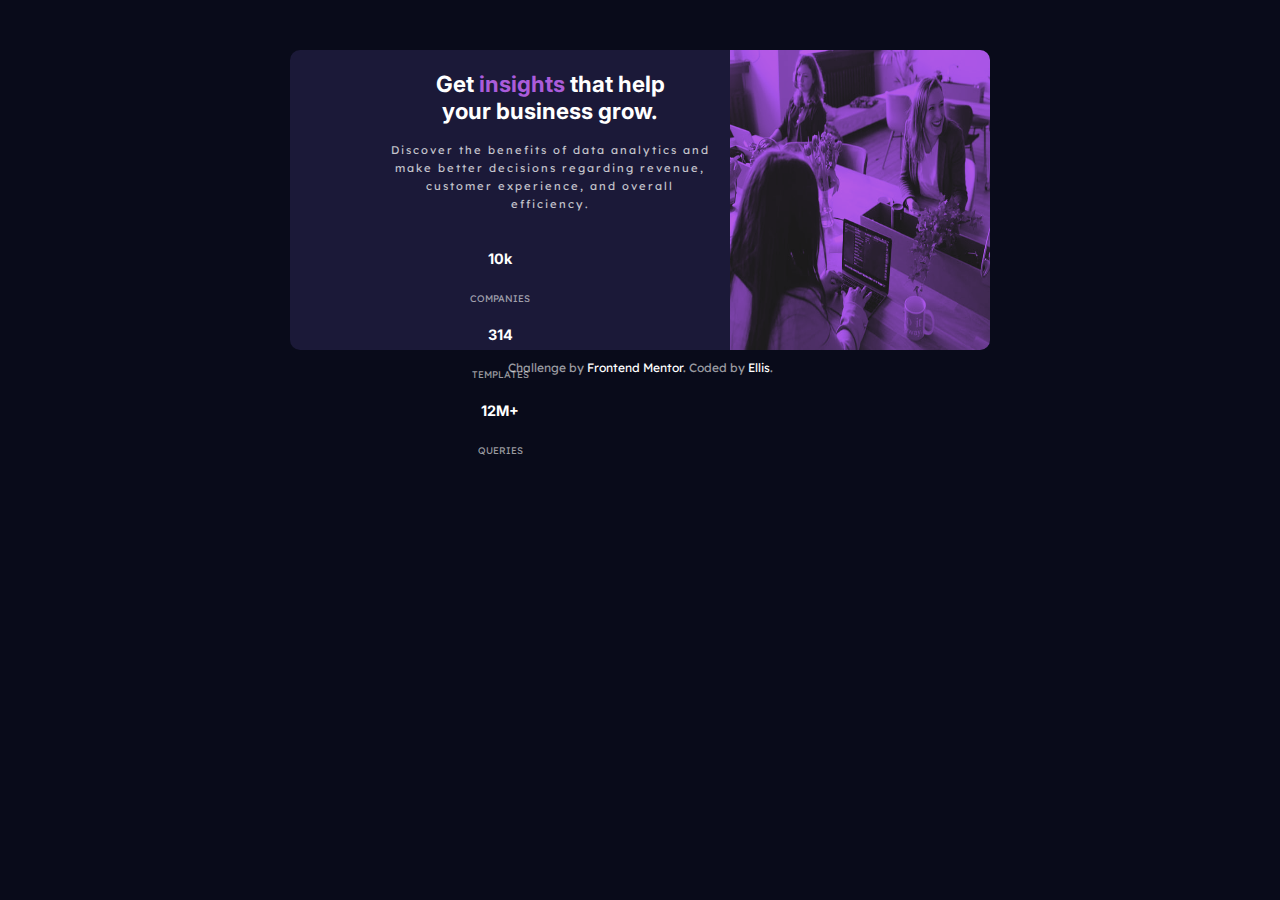
==== index.html @ 68b159a0 "added breaks to span" ====
<!DOCTYPE html>
<html lang="en">

<head>
  <meta charset="UTF-8">
  <meta name="viewport" content="width=device-width, initial-scale=1.0">
  <!-- displays site properly based on user's device -->

  <link rel="icon" type="image/png" sizes="32x32" href="./images/favicon-32x32.png">
  <link rel="stylesheet" href="app/css/main.css">
  <title>Frontend Mentor | Stats preview card component</title>
</head>

<body>
  <section>
    <picture>
      <source media="(min-width: 700px)" srcset="images/image-header-desktop.jpg" type="image/jpeg">
      <img src="images/image-header-mobile.jpg" alt="Coders">
    </picture>
    <div id="info">
      <h1>Get <span id="insights">insights</span> that help your business grow.</h1>
      <p id="main">Discover the benefits of data analytics and make better decisions regarding revenue, customer
        experience, and overall efficiency.</p>
    </div>

    <div id="stats">
      <span class="stat">10k</span><br>
      <span class="font">companies</span><br>
      <span class="stat">314</span><br>
      <span class="font">templates</span><br>
      <span class="stat">12M+</span><br>
      <span class="font">queries</span>
    </div>
  </section>
  <footer>
    <p>Challenge by <a href="https://www.frontendmentor.io?ref=challenge" target="_blank">Frontend Mentor</a>.
      Coded by <a href="#">Ellis</a>.</p>
  </footer>
</body>

</html>
---- app/css/main.css ----
@import url("https://fonts.googleapis.com/css2?family=Inter:wght@400;700&display=swap");
@import url("https://fonts.googleapis.com/css2?family=Lexend+Deca&display=swap");
* {
  box-sizing: border-box;
  margin: 0;
  padding: 0; }

body {
  background-color: #090b1a; }

section {
  background-color: #1b1938;
  width: 260px;
  margin: auto;
  display: flex;
  flex-direction: column;
  border-radius: 10px;
  margin-top: 50px;
  text-align: center; }
  section img {
    width: 260px;
    display: flex;
    border-top-left-radius: 10px;
    border-top-right-radius: 10px;
    filter: grayscale(100%) brightness(40%) sepia(100%) hue-rotate(230deg) saturate(600%) contrast(0.8); }
  section h1 {
    color: white;
    font-weight: 700;
    font-family: "Inter", sans-serif;
    padding: 20px 40px 15px 40px; }
  section #main {
    color: rgba(255, 255, 255, 0.75);
    font-family: "Lexend Deca", sans-serif;
    padding: 2px 20px 10px 20px;
    letter-spacing: 2px;
    line-height: 18px;
    font-size: 0.7rem; }

#insights {
  color: #aa5cdb; }

.font {
  color: rgba(255, 255, 255, 0.6);
  font-family: "Lexend Deca", sans-serif;
  text-transform: uppercase;
  font-size: 0.6rem;
  padding-bottom: 10px; }

.stat {
  font-family: "Inter", sans-serif;
  color: white;
  font-weight: 700;
  padding-bottom: 8px; }

strong {
  color: white;
  font-family: "Inter", sans-serif; }

footer {
  font-family: "Lexend Deca", sans-serif;
  text-align: center;
  color: rgba(255, 255, 255, 0.6);
  margin-top: 10px;
  font-size: 12px; }
  footer a {
    color: white;
    text-decoration: none; }

@media (min-width: 500px) {
  section {
    display: flex;
    flex-direction: row-reverse;
    width: 480px;
    height: 300px;
    text-align: center; }
    section img {
      height: 100%;
      border-radius: 0 10px 10px 0; }
    section h1 {
      font-size: 1.2em;
      margin: auto;
      width: 40vh; }
    section #main {
      margin: auto; }

  #stats {
    position: relative;
    top: 200px;
    left: 180px;
    font-size: 0.9em; }

  .stat, .font {
    display: flex;
    flex-wrap: wrap;
    justify-content: center; }

  .font {
    padding: 0 20px 5px 20px;
    justify-content: center; } }
@media (min-width: 720px) {
  section {
    display: flex;
    flex-direction: row-reverse;
    width: 700px;
    height: 300px;
    text-align: center; }
    section img {
      height: 100%;
      border-radius: 0 10px 10px 0; }
    section h1 {
      font-size: 1.4em;
      margin: auto; }

  #stats {
    position: relative;
    top: 200px;
    left: 180px;
    font-size: 0.9em; }

  .stat, .font {
    display: flex;
    flex-wrap: wrap;
    justify-content: center; }

  .font {
    padding: 0 20px 5px 20px;
    justify-content: center; } }

/*# sourceMappingURL=main.css.map */
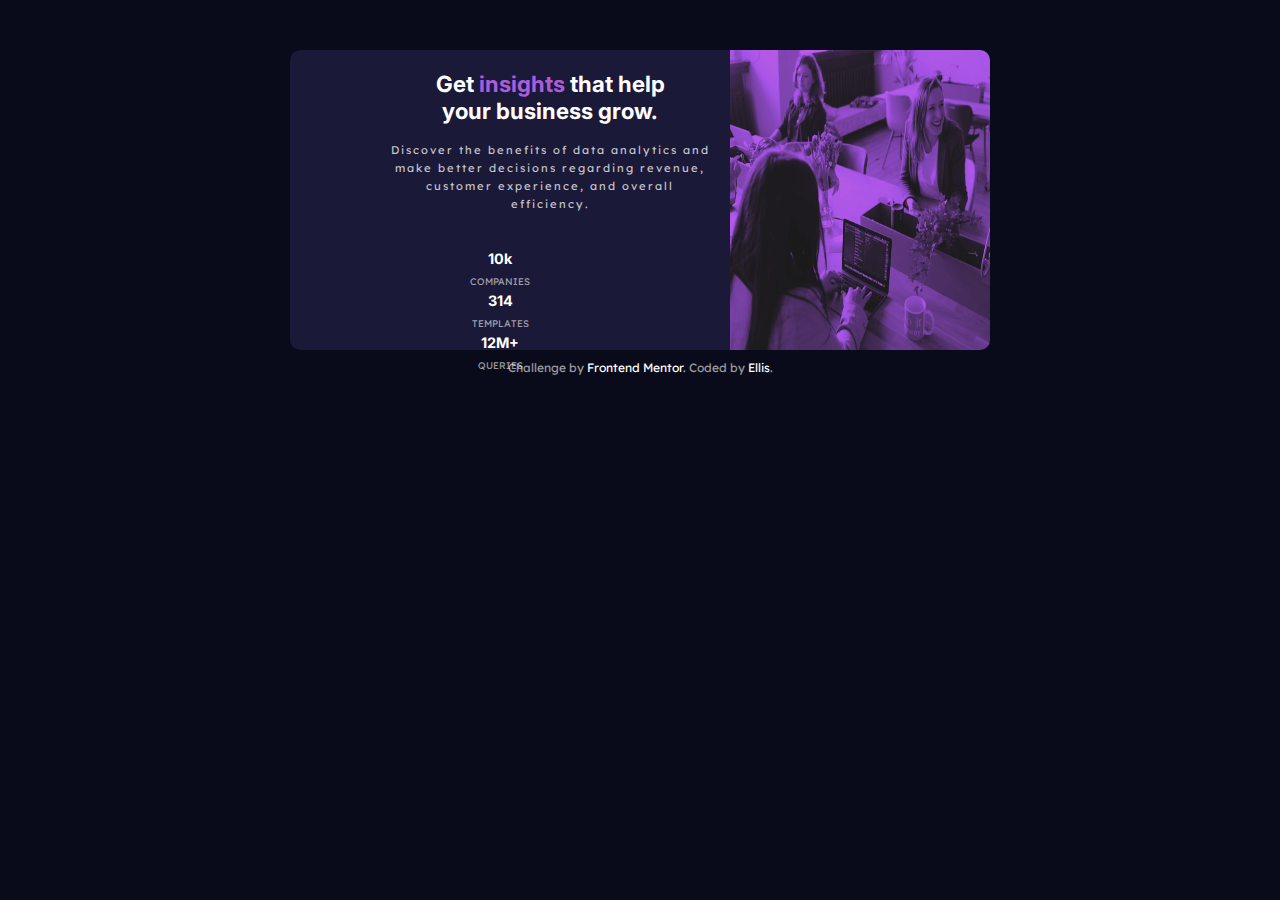
==== commit 585dd6d2: "fixed stats positioning" ====
--- a/index.html
+++ b/index.html
@@ -24,11 +24,11 @@
     </div>
 
     <div id="stats">
-      <span class="stat">10k</span><br>
-      <span class="font">companies</span><br>
-      <span class="stat">314</span><br>
-      <span class="font">templates</span><br>
-      <span class="stat">12M+</span><br>
+      <span class="stat">10k</span>
+      <span class="font">companies</span>
+      <span class="stat">314</span>
+      <span class="font">templates</span>
+      <span class="stat">12M+</span>
       <span class="font">queries</span>
     </div>
   </section>
--- a/app/css/main.css
+++ b/app/css/main.css
@@ -38,6 +38,11 @@
 
 #insights {
   color: #aa5cdb; }
+
+.stat, .font {
+  display: flex;
+  flex-wrap: wrap;
+  justify-content: center; }
 
 .font {
   color: rgba(255, 255, 255, 0.6);
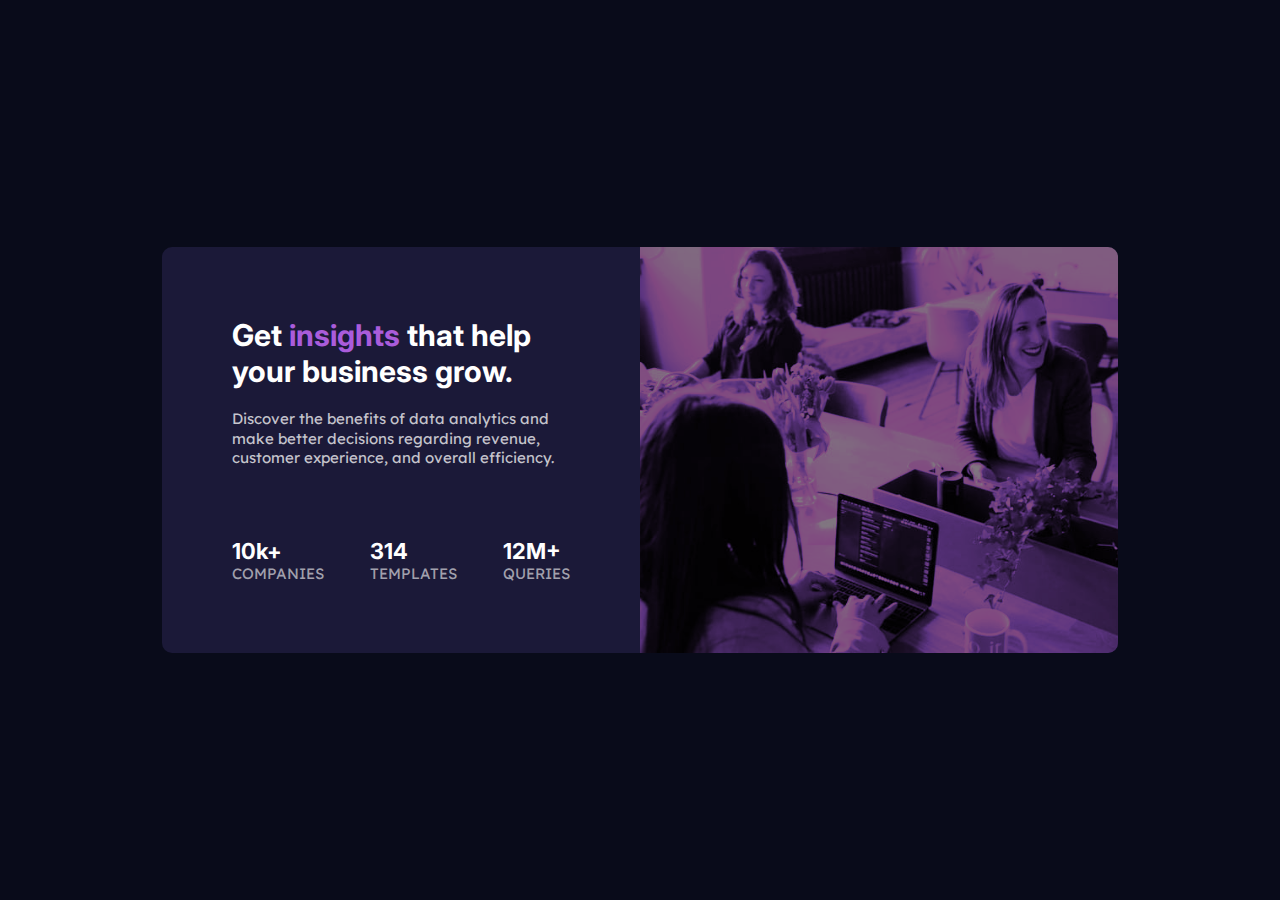
==== commit 51bcd180: "reset" ====
--- a/index.html
+++ b/index.html
@@ -1,41 +1,44 @@
 <!DOCTYPE html>
 <html lang="en">
-
 <head>
   <meta charset="UTF-8">
   <meta name="viewport" content="width=device-width, initial-scale=1.0">
-  <!-- displays site properly based on user's device -->
-
-  <link rel="icon" type="image/png" sizes="32x32" href="./images/favicon-32x32.png">
+  <link rel="icon" type="image/png" sizes="32x32" href="images/favicon-32x32.png">
   <link rel="stylesheet" href="app/css/main.css">
   <title>Frontend Mentor | Stats preview card component</title>
 </head>
+<body>
+  <div class="container">
+    <div class="wrapper">
+      <div class="text-box">
+        <h1 class="heading">Get <span id="insights">insights</span> that help your business grow.</h1>  
+        <p class="main">Discover the benefits of data analytics and make better decisions regarding revenue, customer experience, and overall efficiency.</p>
+        <div class="stats">
+          <div>
+            <p class="num">10k+</p>
+            <p class="font">companies</p>
+          </div>
+          <div>
+            <p class="num">314</p>
+            <p class="font">templates</p>
+          </div>
+          <div>
+            <p class="num">12M+</p>
+            <p class="font">queries</p>
+          </div>
+        </div>
+      </div>
+      <div class="img">
+        <picture>
+          <source media="(min-width: 780px)" srcset="images/image-header-mobile.jpg">
+          <img src="images/image-header-desktop.jpg">
+        </picture>
+      </div>
+    </div>
+  </div>
 
-<body>
-  <section>
-    <picture>
-      <source media="(min-width: 700px)" srcset="images/image-header-desktop.jpg" type="image/jpeg">
-      <img src="images/image-header-mobile.jpg" alt="Coders">
-    </picture>
-    <div id="info">
-      <h1>Get <span id="insights">insights</span> that help your business grow.</h1>
-      <p id="main">Discover the benefits of data analytics and make better decisions regarding revenue, customer
-        experience, and overall efficiency.</p>
-    </div>
-
-    <div id="stats">
-      <span class="stat">10k</span>
-      <span class="font">companies</span>
-      <span class="stat">314</span>
-      <span class="font">templates</span>
-      <span class="stat">12M+</span>
-      <span class="font">queries</span>
-    </div>
-  </section>
-  <footer>
-    <p>Challenge by <a href="https://www.frontendmentor.io?ref=challenge" target="_blank">Frontend Mentor</a>.
-      Coded by <a href="#">Ellis</a>.</p>
-  </footer>
+  <!-- <footer>
+    Challenge by <a href="https://www.frontendmentor.io?ref=challenge" target="_blank">Frontend Mentor</a>.Coded by <a href="https://github.com/nbycoder">Ellis</a>.
+  </footer> -->
 </body>
-
 </html>--- a/app/css/main.css
+++ b/app/css/main.css
@@ -1,134 +1,84 @@
+@import url("https://fonts.googleapis.com/css2?family=Lexend+Deca&display=swap");
 @import url("https://fonts.googleapis.com/css2?family=Inter:wght@400;700&display=swap");
-@import url("https://fonts.googleapis.com/css2?family=Lexend+Deca&display=swap");
 * {
   box-sizing: border-box;
+  padding: 0;
   margin: 0;
-  padding: 0; }
+}
 
+@media only screen and (max-width: 765px) {
+  body {
+    text-align: center;
+  }
+
+  .wrapper {
+    grid-template-columns: 1fr;
+  }
+
+  .img {
+    order: -1;
+  }
+}
 body {
-  background-color: #090b1a; }
+  background-color: #090b1a;
+  font-family: "Lexend Deca", sans-serif;
+  display: flex;
+  align-items: center;
+  min-height: 100vh;
+  font-size: 15px;
+}
+body .container {
+  max-width: 1020px;
+  margin: 0 auto;
+}
+body .wrapper {
+  background-color: #1b1938;
+  display: grid;
+  grid-template-columns: 1fr 1fr;
+  border-radius: 10px;
+  overflow: hidden;
+  margin: 2rem;
+}
 
-section {
-  background-color: #1b1938;
-  width: 260px;
-  margin: auto;
+img {
+  width: 100%;
+  height: 100%;
+  object-fit: cover;
+  filter: sepia(45%) saturate(811%) hue-rotate(228deg) brightness(50%) contrast(100%);
+}
+
+.text-box {
+  padding: 70px;
+}
+.text-box .heading {
+  color: white;
+  font-family: "Inter", sans-serif;
+  font-weight: 700;
+  padding-bottom: 20px;
+}
+.text-box .heading #insights {
+  color: #aa5cdb;
+}
+.text-box .main {
+  color: rgba(255, 255, 255, 0.75);
+  padding-bottom: 20px;
+  line-height: 1.3;
+}
+
+.stats {
   display: flex;
-  flex-direction: column;
-  border-radius: 10px;
-  margin-top: 50px;
-  text-align: center; }
-  section img {
-    width: 260px;
-    display: flex;
-    border-top-left-radius: 10px;
-    border-top-right-radius: 10px;
-    filter: grayscale(100%) brightness(40%) sepia(100%) hue-rotate(230deg) saturate(600%) contrast(0.8); }
-  section h1 {
-    color: white;
-    font-weight: 700;
-    font-family: "Inter", sans-serif;
-    padding: 20px 40px 15px 40px; }
-  section #main {
-    color: rgba(255, 255, 255, 0.75);
-    font-family: "Lexend Deca", sans-serif;
-    padding: 2px 20px 10px 20px;
-    letter-spacing: 2px;
-    line-height: 18px;
-    font-size: 0.7rem; }
-
-#insights {
-  color: #aa5cdb; }
-
-.stat, .font {
-  display: flex;
-  flex-wrap: wrap;
-  justify-content: center; }
-
-.font {
-  color: rgba(255, 255, 255, 0.6);
-  font-family: "Lexend Deca", sans-serif;
-  text-transform: uppercase;
-  font-size: 0.6rem;
-  padding-bottom: 10px; }
-
-.stat {
-  font-family: "Inter", sans-serif;
+  justify-content: space-between;
+}
+.stats .num {
   color: white;
   font-weight: 700;
-  padding-bottom: 8px; }
-
-strong {
-  color: white;
-  font-family: "Inter", sans-serif; }
-
-footer {
-  font-family: "Lexend Deca", sans-serif;
-  text-align: center;
+  font-family: "Inter", sans-serif;
+  font-size: 22px;
+  padding-top: 50px;
+}
+.stats .font {
+  text-transform: uppercase;
   color: rgba(255, 255, 255, 0.6);
-  margin-top: 10px;
-  font-size: 12px; }
-  footer a {
-    color: white;
-    text-decoration: none; }
-
-@media (min-width: 500px) {
-  section {
-    display: flex;
-    flex-direction: row-reverse;
-    width: 480px;
-    height: 300px;
-    text-align: center; }
-    section img {
-      height: 100%;
-      border-radius: 0 10px 10px 0; }
-    section h1 {
-      font-size: 1.2em;
-      margin: auto;
-      width: 40vh; }
-    section #main {
-      margin: auto; }
-
-  #stats {
-    position: relative;
-    top: 200px;
-    left: 180px;
-    font-size: 0.9em; }
-
-  .stat, .font {
-    display: flex;
-    flex-wrap: wrap;
-    justify-content: center; }
-
-  .font {
-    padding: 0 20px 5px 20px;
-    justify-content: center; } }
-@media (min-width: 720px) {
-  section {
-    display: flex;
-    flex-direction: row-reverse;
-    width: 700px;
-    height: 300px;
-    text-align: center; }
-    section img {
-      height: 100%;
-      border-radius: 0 10px 10px 0; }
-    section h1 {
-      font-size: 1.4em;
-      margin: auto; }
-
-  #stats {
-    position: relative;
-    top: 200px;
-    left: 180px;
-    font-size: 0.9em; }
-
-  .stat, .font {
-    display: flex;
-    flex-wrap: wrap;
-    justify-content: center; }
-
-  .font {
-    padding: 0 20px 5px 20px;
-    justify-content: center; } }
+}
 
 /*# sourceMappingURL=main.css.map */
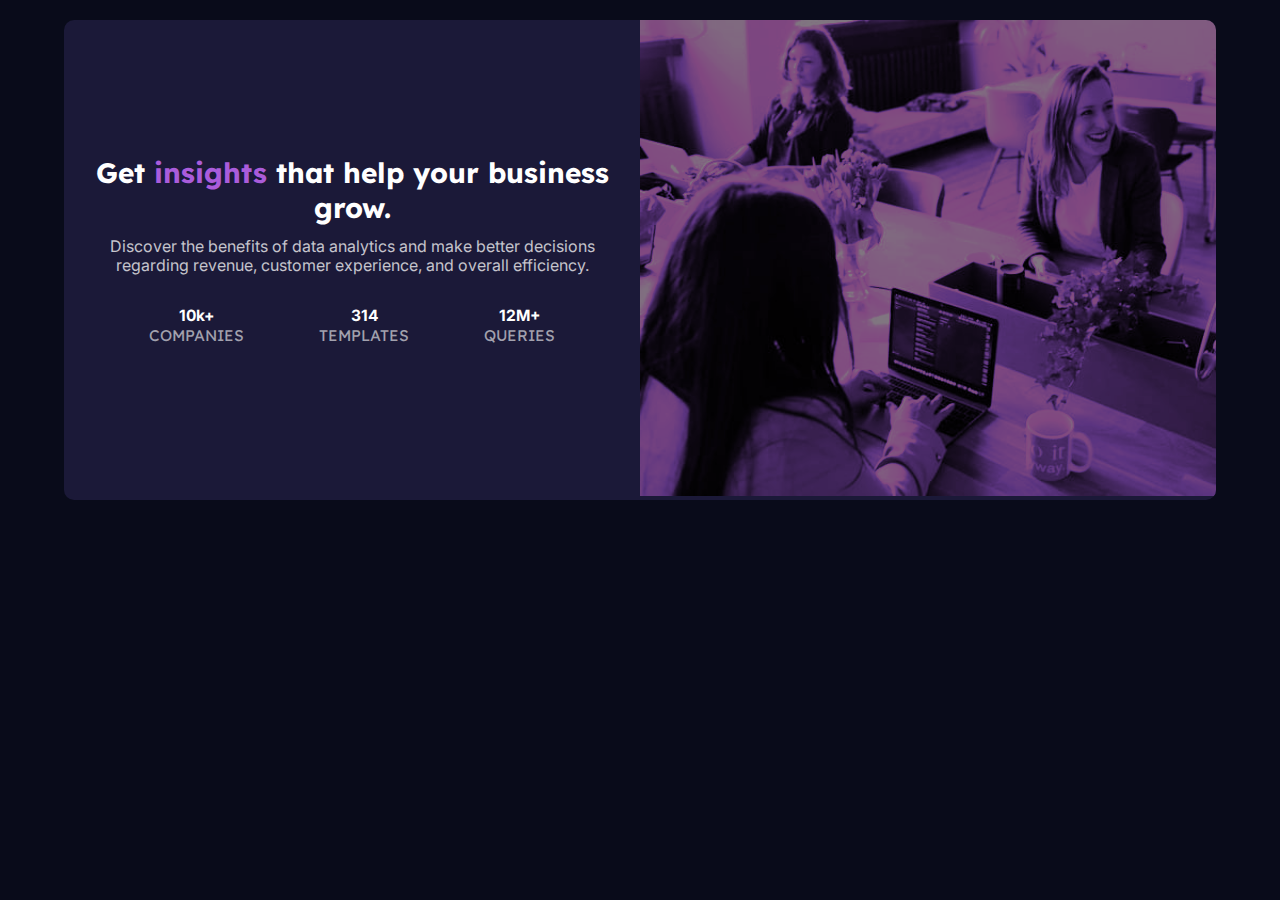
==== commit 20bb9c27: "full reset - done right" ====
--- a/index.html
+++ b/index.html
@@ -10,6 +10,11 @@
 <body>
   <div class="container">
     <div class="wrapper">
+    <div class="img">
+      <picture>
+        <source media="(min-width: 720px)" srcset="images/image-header-desktop.jpg" style="object-fit: cover; height:100%;">
+        <img src="images/image-header-mobile.jpg"></picture>
+    </div>
       <div class="text-box">
         <h1 class="heading">Get <span id="insights">insights</span> that help your business grow.</h1>  
         <p class="main">Discover the benefits of data analytics and make better decisions regarding revenue, customer experience, and overall efficiency.</p>
@@ -28,12 +33,6 @@
           </div>
         </div>
       </div>
-      <div class="img">
-        <picture>
-          <source media="(min-width: 780px)" srcset="images/image-header-mobile.jpg">
-          <img src="images/image-header-desktop.jpg">
-        </picture>
-      </div>
     </div>
   </div>
 
--- a/app/css/main.css
+++ b/app/css/main.css
@@ -1,84 +1,153 @@
 @import url("https://fonts.googleapis.com/css2?family=Lexend+Deca&display=swap");
 @import url("https://fonts.googleapis.com/css2?family=Inter:wght@400;700&display=swap");
 * {
+  margin: 0;
+  padding: 0;
   box-sizing: border-box;
-  padding: 0;
-  margin: 0;
 }
 
-@media only screen and (max-width: 765px) {
-  body {
-    text-align: center;
+@media (min-width: 570px) {
+  .stats {
+    display: flex;
+    justify-content: space-between;
+    padding: 2px 80px 8px 80px;
+    font-size: 0.95rem;
   }
 
+  .text-box {
+    order: -1;
+    padding: 8px;
+  }
+}
+@media (min-width: 720px) {
   .wrapper {
-    grid-template-columns: 1fr;
+    display: grid;
+    grid-template-columns: 1fr 1fr;
+    margin: 0 auto;
+    align-items: center;
   }
 
-  .img {
+  .text-box {
     order: -1;
+    padding: 20px;
+  }
+
+  h1 {
+    font-size: 1.4rem;
+  }
+
+  .main {
+    font-size: 0.91rem;
+  }
+
+  .stats {
+    display: flex;
+    justify-content: space-between;
+    padding: 20px;
+  }
+}
+@media (min-width: 900px) {
+  .wrapper {
+    display: grid;
+    grid-template-columns: 1fr 1fr;
+    margin: 0 auto;
+    align-items: center;
+  }
+
+  .text-box {
+    order: -1;
+    padding: 15px;
+  }
+
+  h1 {
+    font-size: 1.7rem;
+  }
+
+  .main {
+    font-size: 1rem;
+  }
+
+  .stats {
+    display: flex;
+    justify-content: space-between;
+    padding: 15px 50px 15px 50px;
+  }
+}
+@media (min-width: 1020px) {
+  .wrapper {
+    display: grid;
+    grid-template-columns: 1fr 1fr;
+    margin: 0 auto;
+    align-items: center;
+  }
+
+  .text-box {
+    order: -1;
+    padding: 20px;
+  }
+
+  h1 {
+    font-size: 1.75rem;
+  }
+
+  .stats {
+    display: flex;
+    justify-content: space-between;
+    padding: 20px 70px 20px 70px;
+    font-size: 0.97rem;
   }
 }
 body {
+  font-size: 15px;
+  font-family: "Inter", sans-serif;
   background-color: #090b1a;
-  font-family: "Lexend Deca", sans-serif;
-  display: flex;
-  align-items: center;
-  min-height: 100vh;
-  font-size: 15px;
+  text-align: center;
 }
 body .container {
-  max-width: 1020px;
-  margin: 0 auto;
+  max-height: 1020px;
 }
 body .wrapper {
   background-color: #1b1938;
-  display: grid;
-  grid-template-columns: 1fr 1fr;
   border-radius: 10px;
+  width: 90%;
+  margin: 0 auto;
+  margin-top: 20px;
   overflow: hidden;
-  margin: 2rem;
 }
-
-img {
+body img {
   width: 100%;
   height: 100%;
-  object-fit: cover;
   filter: sepia(45%) saturate(811%) hue-rotate(228deg) brightness(50%) contrast(100%);
 }
 
 .text-box {
-  padding: 70px;
+  padding: 15px;
 }
 .text-box .heading {
   color: white;
-  font-family: "Inter", sans-serif;
+  font-family: "Lexend Deca", sans-serif;
   font-weight: 700;
-  padding-bottom: 20px;
+  padding-bottom: 2px;
 }
 .text-box .heading #insights {
   color: #aa5cdb;
 }
 .text-box .main {
   color: rgba(255, 255, 255, 0.75);
-  padding-bottom: 20px;
-  line-height: 1.3;
+  line-height: 1.2;
+  padding: 10px;
+  font-weight: 400;
 }
 
-.stats {
-  display: flex;
-  justify-content: space-between;
-}
 .stats .num {
   color: white;
   font-weight: 700;
-  font-family: "Inter", sans-serif;
-  font-size: 22px;
-  padding-top: 50px;
 }
 .stats .font {
+  color: rgba(255, 255, 255, 0.6);
   text-transform: uppercase;
-  color: rgba(255, 255, 255, 0.6);
+  font-family: "Lexend Deca", sans-serif;
+  font-weight: 400;
 }
 
 /*# sourceMappingURL=main.css.map */
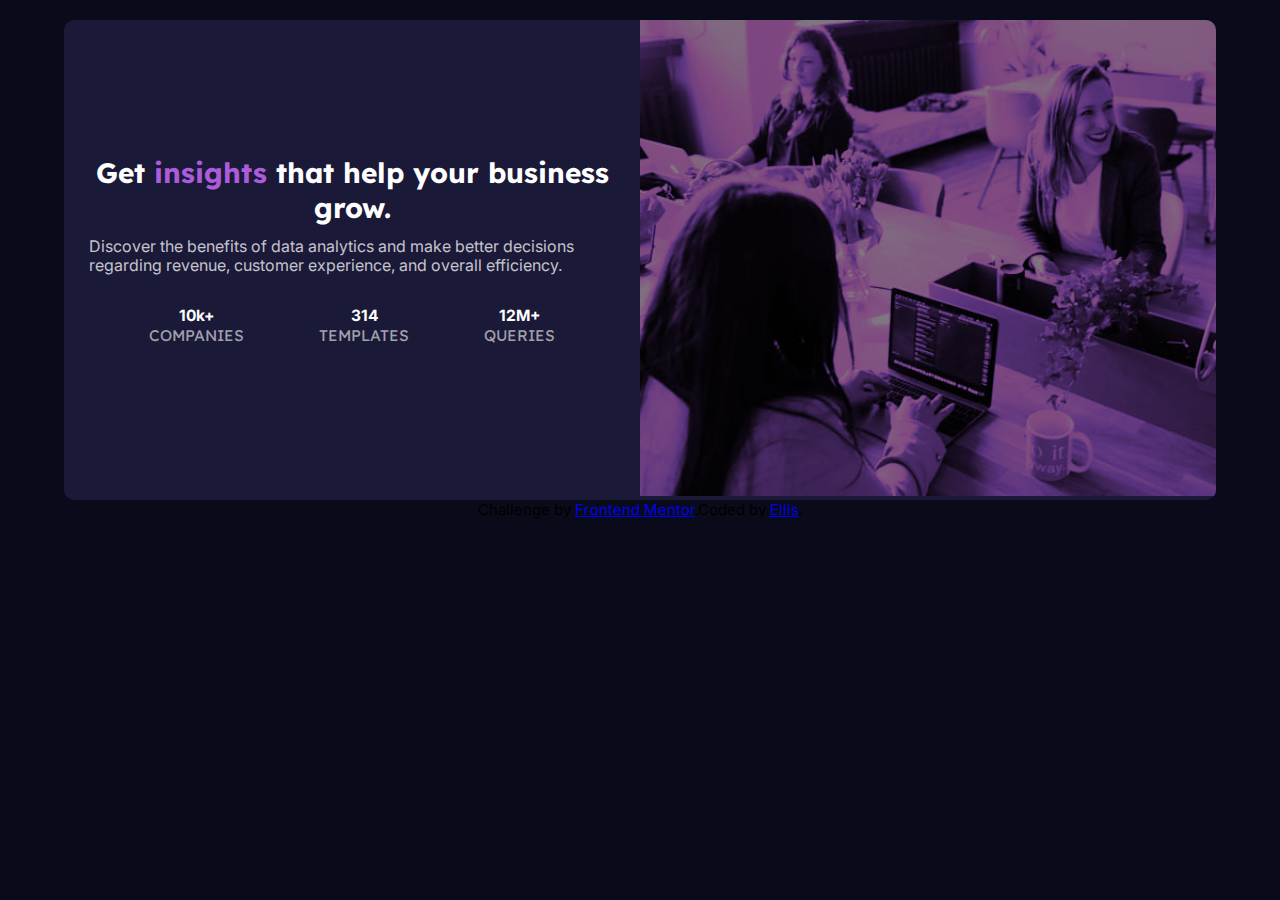
==== commit f0627130: "commit" ====
--- a/index.html
+++ b/index.html
@@ -35,9 +35,8 @@
       </div>
     </div>
   </div>
-
-  <!-- <footer>
+<footer>
     Challenge by <a href="https://www.frontendmentor.io?ref=challenge" target="_blank">Frontend Mentor</a>.Coded by <a href="https://github.com/nbycoder">Ellis</a>.
-  </footer> -->
+  </footer>
 </body>
 </html>--- a/app/css/main.css
+++ b/app/css/main.css
@@ -25,6 +25,7 @@
     grid-template-columns: 1fr 1fr;
     margin: 0 auto;
     align-items: center;
+    width: 680px;
   }
 
   .text-box {
@@ -38,6 +39,7 @@
 
   .main {
     font-size: 0.91rem;
+    text-align: left;
   }
 
   .stats {
@@ -51,6 +53,7 @@
     display: grid;
     grid-template-columns: 1fr 1fr;
     margin: 0 auto;
+    width: 800px;
     align-items: center;
   }
 
@@ -65,6 +68,8 @@
 
   .main {
     font-size: 1rem;
+    text-align: left;
+    line-height: 1.2;
   }
 
   .stats {
@@ -79,6 +84,7 @@
     grid-template-columns: 1fr 1fr;
     margin: 0 auto;
     align-items: center;
+    width: 1000px;
   }
 
   .text-box {
@@ -88,6 +94,11 @@
 
   h1 {
     font-size: 1.75rem;
+  }
+
+  .main {
+    text-align: left;
+    line-height: 1.2;
   }
 
   .stats {
@@ -113,6 +124,9 @@
   margin: 0 auto;
   margin-top: 20px;
   overflow: hidden;
+}
+body picture > source {
+  height: 100%;
 }
 body img {
   width: 100%;
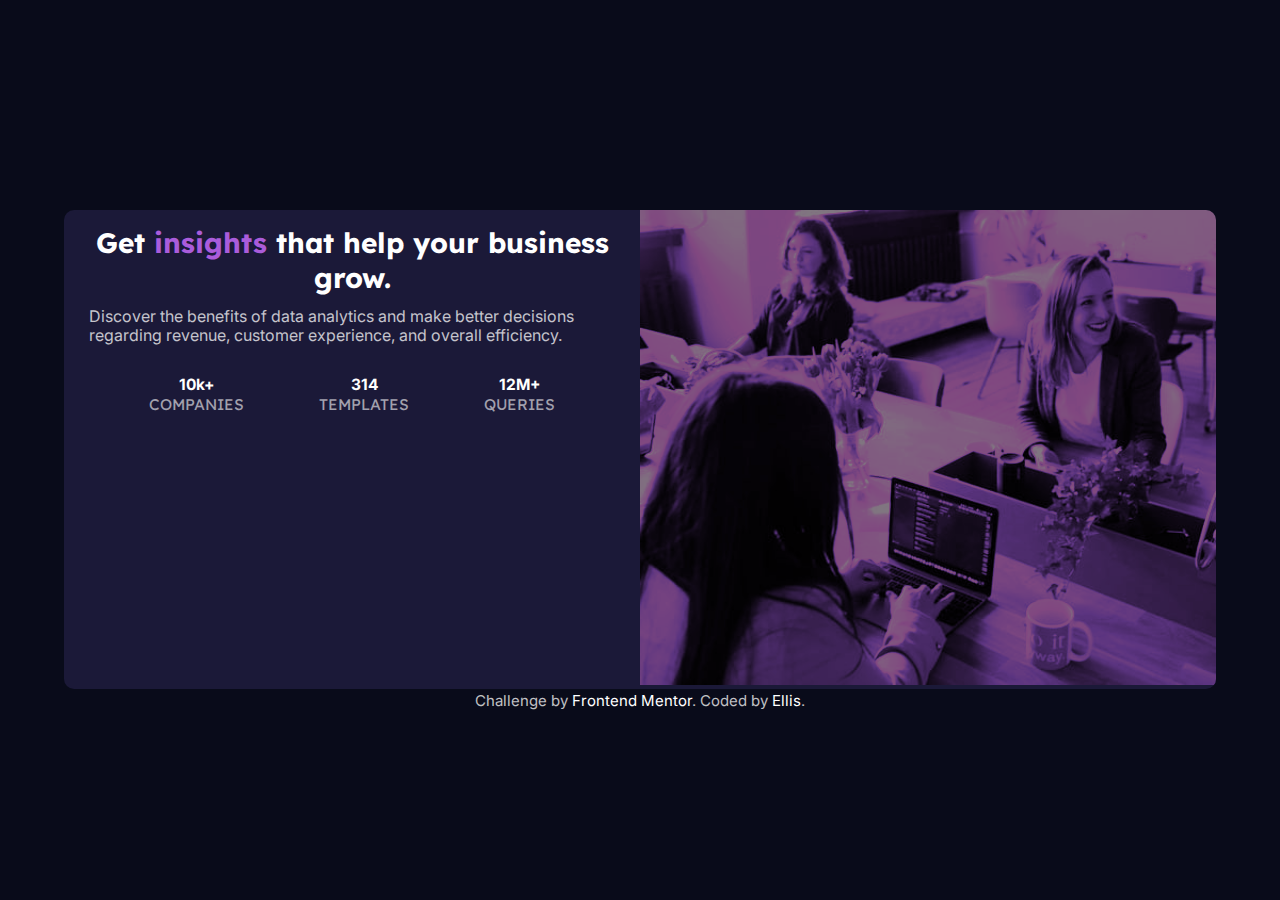
==== commit 93143578: "fixed footer" ====
--- a/index.html
+++ b/index.html
@@ -8,35 +8,38 @@
   <title>Frontend Mentor | Stats preview card component</title>
 </head>
 <body>
-  <div class="container">
-    <div class="wrapper">
-    <div class="img">
-      <picture>
-        <source media="(min-width: 720px)" srcset="images/image-header-desktop.jpg" style="object-fit: cover; height:100%;">
-        <img src="images/image-header-mobile.jpg"></picture>
-    </div>
-      <div class="text-box">
-        <h1 class="heading">Get <span id="insights">insights</span> that help your business grow.</h1>  
-        <p class="main">Discover the benefits of data analytics and make better decisions regarding revenue, customer experience, and overall efficiency.</p>
-        <div class="stats">
-          <div>
-            <p class="num">10k+</p>
-            <p class="font">companies</p>
-          </div>
-          <div>
-            <p class="num">314</p>
-            <p class="font">templates</p>
-          </div>
-          <div>
-            <p class="num">12M+</p>
-            <p class="font">queries</p>
+  <main>
+    <div class="container">
+      <div class="wrapper">
+      <div class="img">
+        <picture>
+          <source media="(min-width: 720px)" srcset="images/image-header-desktop.jpg" style="object-fit: cover; height:100%;">
+          <img src="images/image-header-mobile.jpg" alt="">
+        </picture>
+      </div>
+        <div class="text-box">
+          <h1 class="heading">Get <span id="insights">insights</span> that help your business grow.</h1>
+          <p class="main">Discover the benefits of data analytics and make better decisions regarding revenue, customer experience, and overall efficiency.</p>
+          <div class="stats">
+            <div>
+              <p class="num">10k+</p>
+              <p class="font">companies</p>
+            </div>
+            <div>
+              <p class="num">314</p>
+              <p class="font">templates</p>
+            </div>
+            <div>
+              <p class="num">12M+</p>
+              <p class="font">queries</p>
+            </div>
           </div>
         </div>
       </div>
     </div>
-  </div>
+  </main>
 <footer>
-    Challenge by <a href="https://www.frontendmentor.io?ref=challenge" target="_blank">Frontend Mentor</a>.Coded by <a href="https://github.com/nbycoder">Ellis</a>.
+    <p>Challenge by <a href="https://www.frontendmentor.io?ref=challenge" target="_blank">Frontend Mentor</a>. Coded by <a href="https://github.com/nbycoder">Ellis</a>.</p>
   </footer>
 </body>
 </html>--- a/app/css/main.css
+++ b/app/css/main.css
@@ -7,6 +7,14 @@
 }
 
 @media (min-width: 570px) {
+  body {
+    align-items: center;
+    display: flex;
+    flex-direction: column;
+    justify-content: center;
+    min-height: 100vh;
+  }
+
   .stats {
     display: flex;
     justify-content: space-between;
@@ -17,6 +25,7 @@
   .text-box {
     order: -1;
     padding: 8px;
+    height: 100%;
   }
 }
 @media (min-width: 720px) {
@@ -31,6 +40,7 @@
   .text-box {
     order: -1;
     padding: 20px;
+    height: 100%;
   }
 
   h1 {
@@ -60,6 +70,7 @@
   .text-box {
     order: -1;
     padding: 15px;
+    height: 100%;
   }
 
   h1 {
@@ -89,6 +100,7 @@
 
   .text-box {
     order: -1;
+    height: 100%;
     padding: 20px;
   }
 
@@ -164,4 +176,13 @@
   font-weight: 400;
 }
 
+footer > p {
+  padding-top: 2px;
+  color: rgba(255, 255, 255, 0.75);
+}
+footer > p a {
+  text-decoration: none;
+  color: white;
+}
+
 /*# sourceMappingURL=main.css.map */
